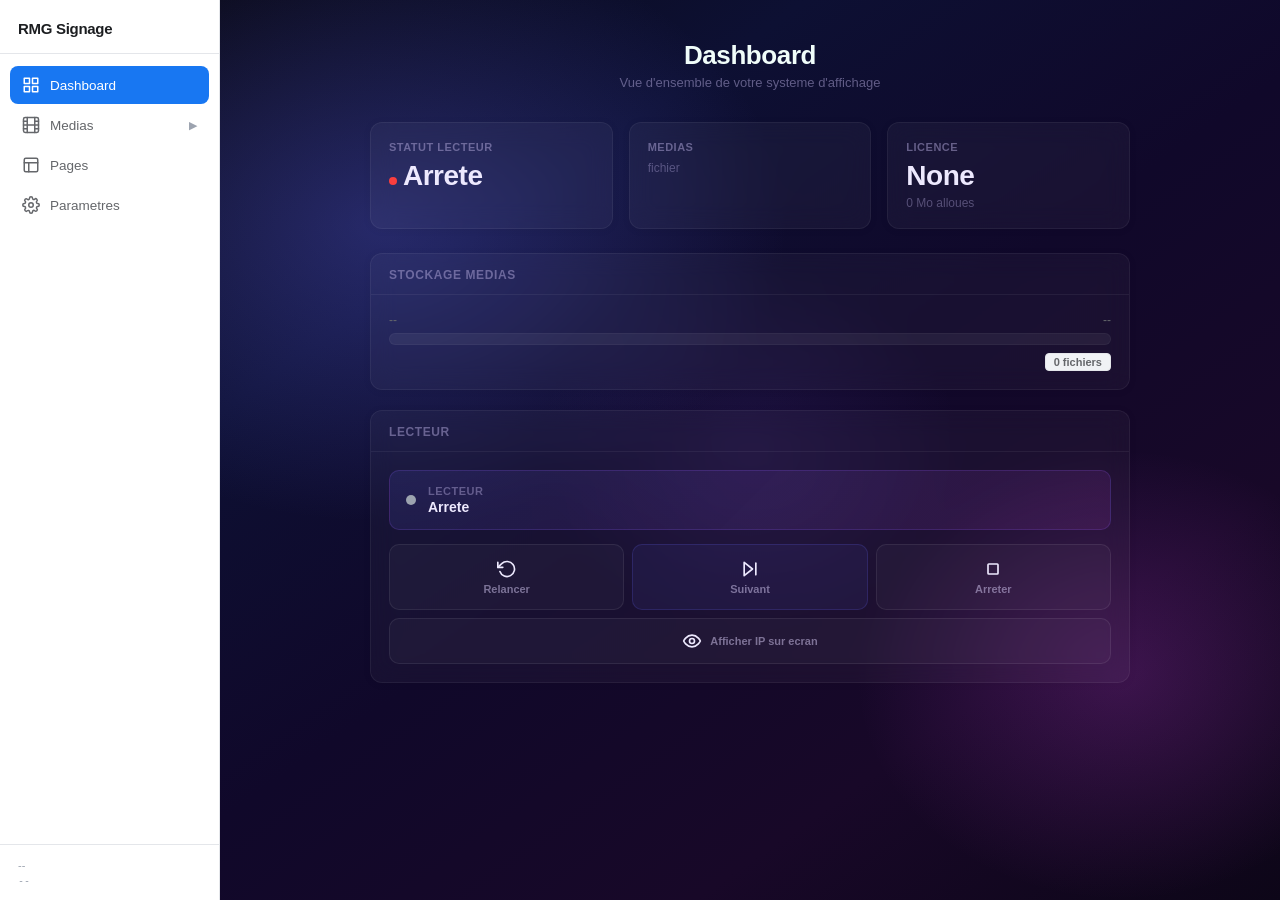
==== templates/index.html @ fecd6c77 "feat: magnet in edition panel + weather update" ====
<!DOCTYPE html>
<html lang="fr">
<head>
  <meta charset="utf-8">
  <meta name="viewport" content="width=device-width, initial-scale=1">
  <title>RMG Signage</title>
  <link rel="stylesheet" href="/static/css/style.css">
</head>
<body>

  <!-- Mobile hamburger -->
  <button class="hamburger" id="hamburger" onclick="toggleNav()">&#9776;</button>
  <div class="nav-overlay" id="navOverlay" onclick="toggleNav()"></div>

  <!-- ── Sidebar Navigation ───────────────────────────── -->
  <nav class="sidebar-nav" id="sidebarNav">
    <div class="nav-brand">
      <img id="siteLogo" src="/static/logo.png" alt=""
           onerror="this.style.display='none'">
      <div>
        <div class="nav-brand-text">RMG Signage</div>
      </div>
    </div>
    <div class="nav-links">
      <button class="nav-link active" data-page="dashboard" onclick="goTo('dashboard')">
        <svg viewBox="0 0 24 24" fill="none" stroke="currentColor" stroke-width="2" stroke-linecap="round" stroke-linejoin="round"><rect x="3" y="3" width="7" height="7"/><rect x="14" y="3" width="7" height="7"/><rect x="3" y="14" width="7" height="7"/><rect x="14" y="14" width="7" height="7"/></svg>
        Dashboard
      </button>
      <div class="nav-group" id="navGroupMedias">
        <button class="nav-link" onclick="toggleMediasNav()">
          <svg viewBox="0 0 24 24" fill="none" stroke="currentColor" stroke-width="2" stroke-linecap="round" stroke-linejoin="round"><rect x="2" y="2" width="20" height="20" rx="2.18" ry="2.18"/><line x1="7" y1="2" x2="7" y2="22"/><line x1="17" y1="2" x2="17" y2="22"/><line x1="2" y1="12" x2="22" y2="12"/><line x1="2" y1="7" x2="7" y2="7"/><line x1="2" y1="17" x2="7" y2="17"/><line x1="17" y1="7" x2="22" y2="7"/><line x1="17" y1="17" x2="22" y2="17"/></svg>
          Medias
          <span class="nav-chevron">&#9654;</span>
        </button>
        <div class="nav-sub">
          <button class="nav-link" data-page="medias" onclick="goTo('medias')">Fichiers</button>
          <button class="nav-link" data-page="playlists" onclick="goTo('playlists')">Playlists</button>
        </div>
      </div>
      <button class="nav-link" data-page="pages" onclick="goTo('pages')">
        <svg viewBox="0 0 24 24" fill="none" stroke="currentColor" stroke-width="2" stroke-linecap="round" stroke-linejoin="round"><rect x="3" y="3" width="18" height="18" rx="2"/><path d="M3 9h18M9 21V9"/></svg>
        Pages
      </button>
      <button class="nav-link" data-page="settings" onclick="goTo('settings')">
        <svg viewBox="0 0 24 24" fill="none" stroke="currentColor" stroke-width="2" stroke-linecap="round" stroke-linejoin="round"><circle cx="12" cy="12" r="3"/><path d="M19.4 15a1.65 1.65 0 0 0 .33 1.82l.06.06a2 2 0 0 1-2.83 2.83l-.06-.06a1.65 1.65 0 0 0-1.82-.33 1.65 1.65 0 0 0-1 1.51V21a2 2 0 0 1-4 0v-.09A1.65 1.65 0 0 0 9 19.4a1.65 1.65 0 0 0-1.82.33l-.06.06a2 2 0 0 1-2.83-2.83l.06-.06A1.65 1.65 0 0 0 4.68 15a1.65 1.65 0 0 0-1.51-1H3a2 2 0 0 1 0-4h.09A1.65 1.65 0 0 0 4.6 9a1.65 1.65 0 0 0-.33-1.82l-.06-.06a2 2 0 0 1 2.83-2.83l.06.06A1.65 1.65 0 0 0 9 4.68a1.65 1.65 0 0 0 1-1.51V3a2 2 0 0 1 4 0v.09a1.65 1.65 0 0 0 1 1.51 1.65 1.65 0 0 0 1.82-.33l.06-.06a2 2 0 0 1 2.83 2.83l-.06.06A1.65 1.65 0 0 0 19.4 9a1.65 1.65 0 0 0 1.51 1H21a2 2 0 0 1 0 4h-.09a1.65 1.65 0 0 0-1.51 1z"/></svg>
        Parametres
      </button>
    </div>
    <div class="nav-footer">
      <div id="navVersion" style="margin-bottom:4px">--</div>
      <div class="nav-serial" id="navSerialFull">--</div>
    </div>
  </nav>

  <!-- ── Main Content ─────────────────────────────────── -->
  <div class="main-content">

    <!-- ═══════════ DASHBOARD ═══════════ -->
    <section class="page-section active" id="page-dashboard">
      <div class="page-head">
        <h1>Dashboard</h1>
        <p>Vue d'ensemble de votre systeme d'affichage</p>
      </div>

      <div class="dash-alert dash-alert-update" id="dashUpdateAlert" onclick="goTo('settings')">
        <div class="dash-alert-icon">&#8593;</div>
        <div class="dash-alert-text">
          <strong>Mise a jour disponible</strong>
          <span>Une nouvelle version est disponible. Rendez-vous dans Parametres pour l'installer.</span>
        </div>
        <button class="dash-alert-action" onclick="event.stopPropagation();goTo('settings')">Mettre a jour</button>
      </div>

      <div class="dash-grid">
        <div class="stat-card">
          <div class="stat-label">Statut lecteur</div>
          <div class="stat-value" id="dashMpvStatus">--</div>
          <div class="stat-sub" id="dashMpvSub"></div>
        </div>
        <div class="stat-card">
          <div class="stat-label">Medias</div>
          <div class="stat-value" id="dashMediaCount">0</div>
          <div class="stat-sub" id="dashMediaSub">fichiers</div>
        </div>
        <div class="stat-card">
          <div class="stat-label">Licence</div>
          <div class="stat-value" id="dashLicense">--</div>
          <div class="stat-sub" id="dashLicenseSub"></div>
        </div>
      </div>

      <div class="card">
        <div class="card-head"><h2>Stockage medias</h2></div>
        <div class="card-body">
          <div class="storage-label">
            <span id="storageUsed">--</span>
            <span id="storageTotal">--</span>
          </div>
          <div class="storage-bar">
            <div class="storage-fill" id="storageFill" style="width:0%"></div>
          </div>
          <div class="storage-meta">
            <span id="storagePct"></span>
            <span class="storage-files-badge" id="storageFiles">-- fichiers</span>
          </div>
        </div>
      </div>

      <div class="card">
        <div class="card-head"><h2>Lecteur</h2></div>
        <div class="card-body">
          <div class="player-panel">
            <div class="player-now" id="playerNow">
              <div class="player-now-dot" id="playerDot"></div>
              <div class="player-now-info">
                <div class="player-now-label" id="playerLabel">Lecteur</div>
                <div class="player-now-title" id="playerTitle">--</div>
              </div>
            </div>
            <div class="player-controls">
              <button class="player-btn" onclick="control('restart')" title="Redemarrer">
                <svg viewBox="0 0 24 24"><polyline points="1 4 1 10 7 10"/><path d="M3.51 15a9 9 0 1 0 2.13-9.36L1 10"/></svg>
                <span>Relancer</span>
              </button>
              <button class="player-btn accent" onclick="control('next')" title="Suivant">
                <svg viewBox="0 0 24 24"><polygon points="5 4 15 12 5 20"/><line x1="19" y1="5" x2="19" y2="19"/></svg>
                <span>Suivant</span>
              </button>
              <button class="player-btn danger" onclick="control('stop')" title="Arreter">
                <svg viewBox="0 0 24 24"><rect x="6" y="6" width="12" height="12" rx="1"/></svg>
                <span>Arreter</span>
              </button>
              <button class="player-btn player-btn-wide" onclick="control('show-ip')" title="Afficher IP">
                <svg viewBox="0 0 24 24"><path d="M2 12s3-7 10-7 10 7 10 7-3 7-10 7-10-7-10-7z"/><circle cx="12" cy="12" r="3"/></svg>
                <span>Afficher IP sur ecran</span>
              </button>
              <button class="player-btn player-btn-wide" id="playAllBtn" style="display:none;background:#059669;border-color:#059669;color:#fff" onclick="playAll()">
                <svg viewBox="0 0 24 24" style="stroke:#fff"><polygon points="5 3 19 12 5 21"/></svg>
                <span style="color:#fff;font-size:13px">Lire tous les medias</span>
              </button>
            </div>
          </div>
        </div>
      </div>
    </section>

    <!-- ═══════════ MEDIAS (Fichiers) ═══════════ -->
    <section class="page-section" id="page-medias">
      <div class="page-head">
        <h1>Fichiers</h1>
        <p><span id="galleryCount">0 fichier</span></p>
      </div>

      <div class="card">
        <div class="card-head"><h2>Ajouter des medias</h2></div>
        <div class="card-body">
          <div class="upload-zone" id="uploadZone"
               onclick="document.getElementById('fileInput').click()">
            <p style="font-size:28px;margin-bottom:8px">&#9729;</p>
            <p>Glissez vos photos &amp; videos ici<br>ou cliquez pour choisir</p>
            <span class="btn btn-blue btn-sm" style="margin-top:10px">Parcourir...</span>
          </div>
          <div class="upload-progress" id="uploadProgress">
            <div class="upload-progress-bar"></div>
          </div>
          <input type="file" id="fileInput" multiple accept="image/*,video/*">
        </div>
      </div>

      <div class="card">
        <div class="card-head">
          <h2>Fichiers</h2>
          <span style="font-size:12px;color:var(--text-2)" id="headerCount">0</span>
        </div>
        <div class="card-body">
          <div class="note note-warn" id="shuffleNote" style="display:none">
            Mode aleatoire active -- desactivez-le dans les parametres pour personnaliser l'ordre.
          </div>
          <div class="note note-info" id="orderNote" style="display:none">
            Glissez-deposez les vignettes pour definir l'ordre de lecture.
          </div>
          <div class="gallery" id="gallery"></div>
        </div>
      </div>
    </section>

    <!-- ═══════════ PLAYLISTS ═══════════ -->
    <section class="page-section" id="page-playlists">
      <div class="page-head">
        <h1>Playlists</h1>
        <p>Organisez vos medias en playlists</p>
      </div>

      <div id="plActiveBanner" style="display:none;margin-bottom:16px;padding:12px 16px;border-radius:10px;background:rgba(34,197,94,.08);border:1px solid rgba(34,197,94,.2);font-size:13px;align-items:center;gap:10px">
        <span class="status-dot on" style="margin:0"></span>
        <span>Playlist active : <strong id="plActiveName"></strong></span>
        <button class="btn btn-ghost btn-sm" style="margin-left:auto" onclick="deactivatePlaylist()">Lire tout</button>
      </div>

      <div class="card">
        <div class="card-head">
          <h2>Mes playlists</h2>
          <button class="btn btn-blue btn-sm" onclick="openPlModal()">+ Nouvelle playlist</button>
        </div>
        <div class="card-body">
          <div class="pl-list" id="plList">
            <div class="pl-empty">Aucune playlist. Cliquez sur "+ Nouvelle playlist" pour commencer.</div>
          </div>
        </div>
      </div>
    </section>

    <!-- ═══════════ Playlist Modal ═══════════ -->
    <div class="modal-overlay" id="plModal">
      <div class="modal">
        <div class="modal-head">
          <h3 id="plModalTitle">Nouvelle playlist</h3>
          <button class="modal-close" onclick="closePlModal()">&#10005;</button>
        </div>
        <div class="modal-body">
          <div style="margin-bottom:16px">
            <label style="font-size:12px;font-weight:600;color:var(--text-2);display:block;margin-bottom:6px">Nom de la playlist</label>
            <input type="text" id="plModalName" style="width:100%;padding:10px 12px;border:1.5px solid var(--border);border-radius:8px;font-size:14px;background:var(--surface);color:var(--text)" placeholder="Ex: Promo ete 2026">
          </div>
          <div>
            <label style="font-size:12px;font-weight:600;color:var(--text-2);display:block;margin-bottom:8px">Selectionner les medias</label>
            <div class="media-picker" id="plModalPicker"></div>
          </div>
        </div>
        <div class="modal-footer">
          <button class="btn btn-ghost" onclick="closePlModal()">Annuler</button>
          <button class="btn btn-blue" id="plModalSave" onclick="savePlModal()">Creer</button>
        </div>
      </div>
    </div>

    <!-- ═══════════ PAGES DE SIGNAGE ═══════════ -->
    <section class="page-section" id="page-pages">
      <div class="page-head">
        <h1>Pages</h1>
        <p>Créez des mises en page avec widgets (horloge, météo, texte, médias&hellip;)</p>
      </div>
      <div id="pageActiveBanner" style="display:none;margin-bottom:16px;padding:12px 16px;border-radius:10px;background:rgba(34,197,94,.08);border:1px solid rgba(34,197,94,.2);font-size:13px;align-items:center;gap:10px">
        <span class="status-dot on" style="margin:0"></span>
        <span>Page active (lecture seule) : <strong id="pageActiveName"></strong></span>
        <button class="btn btn-ghost btn-sm" style="margin-left:auto" onclick="deactivatePage()">Reprendre la playlist</button>
      </div>
      <div class="card">
        <div class="card-head">
          <h2>Mes pages</h2>
          <button class="btn btn-blue btn-sm" onclick="openPageBuilder()">+ Nouvelle page</button>
        </div>
        <div class="card-body">
          <div id="pagesList">
            <div class="pl-empty">Aucune page. Cliquez sur "+ Nouvelle page" pour commencer.</div>
          </div>
        </div>
      </div>
    </section>

    <!-- ═══════════ PAGE BUILDER OVERLAY ═══════════ -->
    <div id="pageBuilder" style="display:none;position:fixed;inset:0;z-index:500;background:var(--bg);overflow:auto;">
      <div style="max-width:1400px;margin:0 auto;padding:20px;">

        <!-- Builder header -->
        <div style="display:flex;align-items:center;gap:12px;margin-bottom:20px;flex-wrap:wrap;">
          <button class="btn btn-ghost" onclick="closePageBuilder()">← Retour</button>
          <input id="pbName" type="text" placeholder="Nom de la page" style="flex:1;min-width:200px;padding:10px 14px;border:1.5px solid var(--border);border-radius:8px;font-size:15px;background:var(--surface);color:var(--text);">
          <label style="display:flex;align-items:center;gap:6px;font-size:13px;color:var(--text-2);">Durée&nbsp;<input id="pbDuration" type="number" min="1" max="3600" value="15" style="width:70px;padding:8px;border:1.5px solid var(--border);border-radius:6px;background:var(--surface);color:var(--text);">s</label>
          <label style="display:flex;align-items:center;gap:6px;font-size:13px;color:var(--text-2);">Fond&nbsp;<input id="pbBgColor" type="color" value="#1a1a2e" style="width:44px;height:36px;border:none;border-radius:6px;padding:2px;cursor:pointer;"></label>
          <label style="display:flex;align-items:center;gap:6px;font-size:13px;color:var(--text-2);">Rotation&nbsp;<select id="pbRotation" style="padding:8px;border:1.5px solid var(--border);border-radius:6px;background:var(--surface);color:var(--text);"><option value="0">0°</option><option value="90">90°</option><option value="180">180°</option><option value="270">270°</option></select></label>
          <button class="btn btn-ghost btn-sm" onclick="previewPage()">Prévisualiser</button>
          <button class="btn btn-blue" onclick="savePageBuilder()">Enregistrer</button>
        </div>

        <div style="display:grid;grid-template-columns:1fr 340px;gap:16px;">

          <!-- Canvas -->
          <div>
            <div style="font-size:12px;color:var(--text-3);margin-bottom:6px;">Canvas — glissez pour déplacer · poignées blanches pour redimensionner · magnétisme 2.5%</div>
            <div id="pbCanvas" style="position:relative;width:100%;aspect-ratio:16/9;border-radius:10px;overflow:hidden;cursor:crosshair;user-select:none;"></div>
          </div>

          <!-- Right panel -->
          <div style="display:flex;flex-direction:column;gap:12px;">

            <!-- Widget palette -->
            <div class="card" style="margin:0">
              <div class="card-head"><h2 style="font-size:14px">Ajouter un widget</h2></div>
              <div class="card-body" style="display:grid;grid-template-columns:1fr 1fr;gap:6px;">
                <button class="btn btn-ghost btn-sm" onclick="addWidget('clock')">&#128336; Horloge</button>
                <button class="btn btn-ghost btn-sm" onclick="addWidget('text')">&#128172; Texte</button>
                <button class="btn btn-ghost btn-sm" onclick="addWidget('weather')">&#127782; Météo</button>
                <button class="btn btn-ghost btn-sm" onclick="addWidget('media')">&#128444; Média</button>
                <button class="btn btn-ghost btn-sm" onclick="addWidget('ticker')">&#128240; Fil d'actu</button>
                <button class="btn btn-ghost btn-sm" onclick="addWidget('background')">&#127912; Fond</button>
              </div>
            </div>

            <!-- Widget props -->
            <div class="card" style="margin:0;flex:1" id="pbPropsCard">
              <div class="card-head"><h2 style="font-size:14px" id="pbPropsTitle">Propriétés</h2></div>
              <div class="card-body" id="pbProps" style="font-size:13px;color:var(--text-2);">
                Sélectionnez un widget sur le canvas.
              </div>
            </div>
          </div>
        </div>
      </div>
    </div>

    <!-- ═══════════ SETTINGS ═══════════ -->
    <section class="page-section" id="page-settings">
      <div class="page-head">
        <h1>Parametres</h1>
        <p>Configuration de l'affichage et du systeme</p>
      </div>

      <div class="card">
        <div class="card-head"><h2>Affichage</h2></div>
        <div class="card-body">
          <div class="setting-row">
            <div><div class="setting-label">Duree par defaut</div><div class="setting-hint">Secondes par image</div></div>
            <input type="number" class="num-input" id="duration" min="1" max="300" onchange="updateConfig()">
          </div>
          <div class="setting-row">
            <div><div class="setting-label">Mode aleatoire</div><div class="setting-hint">Melanger l'ordre de lecture</div></div>
            <label class="tog"><input type="checkbox" id="shuffle" onchange="updateConfig()"><span class="tog-track"></span></label>
          </div>
          <div class="setting-row">
            <div><div class="setting-label">Boucle infinie</div><div class="setting-hint">Recommencer automatiquement</div></div>
            <label class="tog"><input type="checkbox" id="loop" onchange="updateConfig()"><span class="tog-track"></span></label>
          </div>
          <div class="setting-row">
            <div><div class="setting-label">Mode sombre</div><div class="setting-hint">Theme de l'interface</div></div>
            <label class="tog"><input type="checkbox" id="darkMode" onchange="updateConfig()"><span class="tog-track"></span></label>
          </div>
          <div class="setting-row">
            <div><div class="setting-label">Rotation affichage</div><div class="setting-hint">Rotation de l'ecran</div></div>
            <select class="rot-select" id="rotation" onchange="updateConfig()">
              <option value="0">0 (normal)</option>
              <option value="90">90</option>
              <option value="180">180 (inverse)</option>
              <option value="270">270</option>
            </select>
          </div>
        </div>
      </div>

      <div class="card">
        <div class="card-head"><h2>Logo</h2></div>
        <div class="card-body">
          <div style="display:flex;align-items:center;gap:12px">
            <img id="logoPreview" src="/static/logo.png" alt=""
                 style="width:48px;height:48px;border-radius:10px;object-fit:cover;border:1px solid var(--border)"
                 onerror="this.style.display='none'">
            <input type="file" id="logoInput" accept="image/*" style="display:none"
                   onchange="uploadLogo(this.files)">
            <button class="btn btn-ghost btn-sm" onclick="var i=document.getElementById('logoInput');i.value='';i.click()">Changer</button>
            <button class="btn btn-ghost btn-sm" onclick="removeLogo()">Supprimer</button>
          </div>
          <div class="setting-hint" style="margin-top:8px">512x512px recommande</div>
        </div>
      </div>

      <div class="card">
        <div class="card-head"><h2>Licence</h2></div>
        <div class="card-body">
          <div style="display:flex;align-items:center;gap:10px;margin-bottom:8px;flex-wrap:wrap">
            <span>Niveau :</span>
            <span class="license-badge" id="licenseBadge">--</span>
            <span style="font-size:12px;color:var(--text-2)" id="licenseQuota"></span>
            <span style="font-size:12px;color:var(--text-3)" id="licenseMaxFiles"></span>
          </div>
          <div style="font-size:12px;color:var(--text-3)" id="licenseKeyPreview"></div>
          <div class="license-input-row">
            <input type="text" class="license-input" id="licenseKeyInput"
                   placeholder="RMGS-XXXXX-XXXXX-XXXXX" maxlength="24"
                   onkeydown="if(event.key==='Enter')activateLicense()">
            <button class="btn btn-blue" onclick="activateLicense()">Activer</button>
          </div>
          <div class="setting-hint" style="margin-top:6px">Entrez votre cle de licence pour debloquer plus d'espace de stockage</div>
        </div>
      </div>

      <div class="card">
        <div class="card-head"><h2>Mise a jour</h2></div>
        <div class="card-body">
          <div style="display:flex;align-items:center;gap:10px;margin-bottom:14px">
            <span id="gitInfo"><span style="color:var(--text-2);font-size:12px">Chargement...</span></span>
          </div>
          <button class="btn btn-blue" id="updateBtn" onclick="runUpdate()">Mettre a jour</button>
        </div>
      </div>
    </section>

  </div>

  <div class="toast" id="toast"></div>

  <script src="/static/js/app.js"></script>
</body>
</html>
---- static/css/style.css ----
/* ═══════════════════════════════════════════════════
   RMG Signage — Main Stylesheet
   ═══════════════════════════════════════════════════ */

*, *::before, *::after { margin: 0; padding: 0; box-sizing: border-box; }

:root {
  --bg:      #f0f2f5;
  --surface: #ffffff;
  --border:  #e4e6ea;
  --text:    #1c1e21;
  --text-2:  #65676b;
  --text-3:  #9ca3af;
  --blue:    #1877f2;
  --blue-h:  #166fe5;
  --green:   #22c55e;
  --red:     #fa3e3e;
  --orange:  #f97316;
  --purple:  #7c5cbf;
  --radius:  12px;
  --shadow:  0 1px 8px rgba(0,0,0,.06);
  --nav-w:   220px;
}

.dark {
  --bg:      #0b0f14;
  --surface: #111827;
  --border:  #1f2937;
  --text:    #f3f4f6;
  --text-2:  #9ca3af;
  --text-3:  #6b7280;
  --blue:    #3b82f6;
  --blue-h:  #2563eb;
  --green:   #34d399;
  --red:     #fb7185;
  --orange:  #fb923c;
  --purple:  #a78bfa;
  --shadow:  0 1px 8px rgba(0,0,0,.3);
}

body {
  font-family: -apple-system, BlinkMacSystemFont, 'Segoe UI', Inter, Roboto, sans-serif;
  background: var(--bg);
  color: var(--text);
  min-height: 100vh;
  display: flex;
}

/* ── Sidebar nav ─────────────────────────────────── */
.sidebar-nav {
  width: var(--nav-w);
  background: var(--surface);
  border-right: 1px solid var(--border);
  min-height: 100vh;
  position: fixed;
  top: 0; left: 0;
  display: flex;
  flex-direction: column;
  z-index: 200;
  transition: transform .3s;
}
.nav-brand {
  padding: 20px 18px 16px;
  border-bottom: 1px solid var(--border);
  display: flex;
  align-items: center;
  gap: 10px;
}
.nav-brand img {
  width: 32px; height: 32px;
  border-radius: 8px; object-fit: cover;
}
.nav-brand-text {
  font-size: 15px; font-weight: 700;
  letter-spacing: -.3px;
}
.nav-brand-sub {
  font-size: 10px; color: var(--text-3);
  margin-top: 1px;
}
.nav-links {
  flex: 1;
  padding: 12px 10px;
  display: flex;
  flex-direction: column;
  gap: 2px;
}
.nav-link {
  display: flex;
  align-items: center;
  gap: 10px;
  padding: 10px 12px;
  border-radius: 8px;
  font-size: 13.5px;
  font-weight: 500;
  color: var(--text-2);
  cursor: pointer;
  border: none;
  background: none;
  width: 100%;
  text-align: left;
  transition: background .15s, color .15s;
}
.nav-link:hover { background: var(--bg); color: var(--text); }
.nav-link.active { background: var(--blue); color: #fff; }
.nav-link.active:hover { background: var(--blue-h); }
.nav-link svg { width: 18px; height: 18px; flex-shrink: 0; }
.nav-footer {
  padding: 14px 18px;
  border-top: 1px solid var(--border);
  font-size: 11px;
  color: var(--text-3);
}
.nav-serial { font-family: monospace; font-size: 10px; word-break: break-all; }

/* ── Sidebar dropdown ─────────────────────────────── */
.nav-group {}
.nav-sub {
  display: none;
  flex-direction: column;
  padding-left: 28px;
  gap: 1px;
}
.nav-group.open .nav-sub { display: flex; }
.nav-chevron {
  margin-left: auto;
  font-size: 11px;
  transition: transform .2s;
  color: var(--text-3);
}
.nav-group.open .nav-chevron { transform: rotate(90deg); }
.nav-sub .nav-link {
  padding: 7px 12px;
  font-size: 12.5px;
}

/* ── Mobile hamburger ─────────────────────────────── */
.hamburger {
  display: none;
  position: fixed;
  top: 12px; left: 12px;
  z-index: 300;
  width: 40px; height: 40px;
  border-radius: 10px;
  background: var(--surface);
  border: 1px solid var(--border);
  cursor: pointer;
  align-items: center;
  justify-content: center;
  font-size: 20px;
  box-shadow: var(--shadow);
}
.nav-overlay {
  display: none;
  position: fixed; inset: 0;
  background: rgba(0,0,0,.4);
  z-index: 199;
}
@media (max-width: 800px) {
  .sidebar-nav { transform: translateX(-100%); }
  .sidebar-nav.open { transform: translateX(0); }
  .hamburger { display: flex; }
  .nav-overlay.open { display: block; }
  .main-content { margin-left: 0 !important; }
}

/* ── Main content (wrapper, pages are fixed-positioned inside) ── */
.main-content {
  margin-left: var(--nav-w);
  flex: 1;
}

/* ── Page header ──────────────────────────────────── */
.page-head { margin-bottom: 24px; }
.page-head h1 { font-size: 22px; font-weight: 700; letter-spacing: -.3px; }
.page-head p { font-size: 13px; color: var(--text-2); margin-top: 4px; }

/* ── Cards ───────────────────────────────────────── */
.card {
  background: var(--surface);
  border-radius: var(--radius);
  border: 1px solid var(--border);
  box-shadow: var(--shadow);
  margin-bottom: 20px;
}
.card-head {
  padding: 14px 18px 12px;
  border-bottom: 1px solid var(--border);
  display: flex; align-items: center;
  justify-content: space-between; gap: 8px;
}
.card-head h2 {
  font-size: 12px; font-weight: 700;
  text-transform: uppercase; letter-spacing: .6px;
  color: var(--text-2);
}
.card-body { padding: 18px; }

/* ── Dashboard grid ──────────────────────────────── */
.dash-grid {
  display: grid;
  grid-template-columns: repeat(auto-fit, minmax(220px, 1fr));
  gap: 16px; margin-bottom: 20px;
}
.stat-card {
  background: var(--surface);
  border: 1px solid var(--border);
  border-radius: var(--radius);
  padding: 18px; box-shadow: var(--shadow);
}
.stat-label {
  font-size: 11px; font-weight: 600;
  text-transform: uppercase; letter-spacing: .5px;
  color: var(--text-3); margin-bottom: 8px;
}
.stat-value { font-size: 28px; font-weight: 700; letter-spacing: -.5px; line-height: 1.1; }
.stat-sub { font-size: 12px; color: var(--text-2); margin-top: 4px; }

/* ── Storage bar ──────────────────────────────────── */
.storage-label { display: flex; justify-content: space-between; font-size: 12px; color: var(--text-2); margin-bottom: 6px; }
.storage-bar { height: 12px; background: var(--bg); border-radius: 6px; overflow: hidden; border: 1px solid var(--border); position: relative; }
.storage-fill {
  height: 100%; border-radius: 6px;
  transition: width .6s cubic-bezier(.4,0,.2,1);
  background: linear-gradient(90deg, #3b82f6 0%, #8b5cf6 50%, #d946ef 100%);
  position: relative;
}
.storage-fill::after { content: ''; position: absolute; inset: 0; background: linear-gradient(180deg, rgba(255,255,255,.25) 0%, transparent 60%); border-radius: 6px; }
.storage-fill.warn { background: linear-gradient(90deg, #f97316 0%, #ef4444 100%); }
.storage-fill.crit { background: linear-gradient(90deg, #ef4444 0%, #dc2626 100%); }
.storage-meta { display: flex; justify-content: space-between; align-items: center; margin-top: 8px; font-size: 11px; color: var(--text-3); }
.storage-files-badge { display: inline-flex; align-items: center; gap: 4px; padding: 2px 8px; border-radius: 4px; background: var(--bg); border: 1px solid var(--border); font-size: 11px; font-weight: 600; color: var(--text-2); }

/* ── Playback panel ───────────────────────────────── */
.player-panel { display: flex; flex-direction: column; gap: 14px; }
.player-now { display: flex; align-items: center; gap: 12px; padding: 14px 16px; border-radius: 10px; background: linear-gradient(135deg, rgba(59,130,246,.08) 0%, rgba(139,92,246,.08) 100%); border: 1px solid rgba(59,130,246,.15); }
.dark .player-now { background: linear-gradient(135deg, rgba(59,130,246,.12) 0%, rgba(139,92,246,.12) 100%); border-color: rgba(59,130,246,.2); }
.player-now-dot { width: 10px; height: 10px; border-radius: 50%; flex-shrink: 0; }
.player-now-dot.on  { background: var(--green); animation: pulse 2s infinite; box-shadow: 0 0 8px rgba(34,197,94,.4); }
.player-now-dot.off { background: var(--text-3); }
.player-now-info { flex: 1; min-width: 0; }
.player-now-label { font-size: 11px; color: var(--text-3); text-transform: uppercase; letter-spacing: .5px; font-weight: 600; }
.player-now-title { font-size: 14px; font-weight: 600; margin-top: 2px; overflow: hidden; text-overflow: ellipsis; white-space: nowrap; }
.player-controls { display: grid; grid-template-columns: repeat(3, 1fr); gap: 8px; }
.player-btn { display: flex; flex-direction: column; align-items: center; justify-content: center; gap: 4px; padding: 14px 8px; border: 1px solid var(--border); border-radius: 10px; background: var(--surface); cursor: pointer; transition: all .15s; color: var(--text); }
.player-btn:hover { border-color: var(--blue); background: rgba(59,130,246,.04); transform: translateY(-1px); box-shadow: 0 4px 12px rgba(0,0,0,.06); }
.player-btn:active { transform: scale(.97); }
.player-btn svg { width: 20px; height: 20px; stroke: currentColor; fill: none; stroke-width: 2; stroke-linecap: round; stroke-linejoin: round; }
.player-btn span { font-size: 11px; font-weight: 600; color: var(--text-2); }
.player-btn.accent { border-color: var(--blue); background: rgba(59,130,246,.06); }
.player-btn.accent:hover { background: rgba(59,130,246,.12); }
.player-btn.danger:hover { border-color: var(--red); background: rgba(250,62,62,.04); }
.player-btn-wide { grid-column: span 3; flex-direction: row; gap: 8px; padding: 12px; }

/* ── Status dot ──────────────────────────────────── */
.status-dot { display: inline-block; width: 8px; height: 8px; border-radius: 50%; margin-right: 6px; }
.status-dot.on  { background: var(--green); animation: pulse 2s infinite; }
.status-dot.off { background: var(--red); }
@keyframes pulse { 0%,100% { opacity:1 } 50% { opacity:.4 } }

/* ── Buttons ──────────────────────────────────────── */
.btn { display: inline-flex; align-items: center; justify-content: center; gap: 6px; padding: 9px 16px; border: none; border-radius: 8px; font-size: 13px; font-weight: 600; cursor: pointer; transition: all .2s; }
.btn:hover  { filter: brightness(1.15); transform: translateY(-1px); box-shadow: 0 4px 15px rgba(0,0,0,.3); }
.btn:active { transform: scale(.97); box-shadow: none; }
.btn-blue   { background: var(--blue);  color: #fff; }
.btn-green  { background: var(--green); color: #fff; }
.btn-red    { background: var(--red);   color: #fff; }
.btn-ghost  { background: var(--bg); color: var(--text); border: 1px solid var(--border); }
.btn-purple { background: var(--purple); color: #fff; }
.btn-sm     { padding: 6px 12px; font-size: 12px; }
.btn-grid   { display: grid; grid-template-columns: 1fr 1fr; gap: 8px; }
.btn-full   { grid-column: span 2; }

/* ── Upload zone ──────────────────────────────────── */
.upload-zone { border: 2px dashed var(--border); border-radius: 10px; padding: 32px 16px; text-align: center; cursor: pointer; transition: border-color .2s, background .2s; margin-bottom: 18px; }
.upload-zone:hover, .upload-zone.drag-on { border-color: var(--blue); background: rgba(24,119,242,.04); }
.upload-zone p { font-size: 13px; color: var(--text-2); line-height: 1.6; }
.upload-progress { height: 4px; background: var(--border); border-radius: 4px; overflow: hidden; display: none; margin-bottom: 12px; }
.upload-progress-bar { height: 100%; background: var(--blue); animation: progress-ind 1.2s infinite; }
@keyframes progress-ind { 0% { transform: translateX(-100%); width: 50%; } 100% { transform: translateX(300%); width: 50%; } }
#fileInput { display: none; }

/* ── Gallery ──────────────────────────────────────── */
.gallery { display: grid; grid-template-columns: repeat(auto-fill, minmax(155px, 1fr)); gap: 10px; }
.gallery-item { position: relative; border-radius: 10px; background: var(--bg); border: 2px solid transparent; transition: box-shadow .2s, border-color .2s, transform .15s; display: flex; flex-direction: column; }
.gallery-item:hover      { box-shadow: 0 6px 20px rgba(0,0,0,.12); }
.gallery-item.selected   { border-color: var(--blue); }
.gallery-item.draggable  { cursor: grab; }
.gallery-item.dragging   { opacity: .35; transform: scale(.95); cursor: grabbing; }
.gallery-item.drag-over  { border-color: var(--blue); transform: scale(1.04); }
.img-wrap { position: relative; flex: 1; overflow: hidden; border-radius: 8px 8px 0 0; min-height: 0; aspect-ratio: 1; }
.gallery-item img { position: absolute; inset: 0; width: 100%; height: 100%; object-fit: cover; display: block; }
.item-overlay { position: absolute; inset: 0; background: transparent; transition: background .2s; display: flex; flex-direction: column; justify-content: space-between; }
.img-wrap:hover .item-overlay { background: rgba(0,0,0,.28); }
.item-actions { display: flex; justify-content: space-between; align-items: flex-start; padding: 7px; opacity: 0; transition: opacity .2s; }
.gallery-item:hover .item-actions { opacity: 1; }
.ia-btn { width: 30px; height: 30px; border: none; border-radius: 50%; display: flex; align-items: center; justify-content: center; cursor: pointer; font-size: 13px; backdrop-filter: blur(6px); transition: transform .15s; }
.ia-btn:hover { transform: scale(1.12); }
.ia-play { background: rgba(255,255,255,.92); color: var(--blue); }
.ia-del  { background: rgba(250,62,62,.88);   color: #fff; }
.drag-pip { position: absolute; top: 7px; left: 50%; transform: translateX(-50%); background: rgba(0,0,0,.45); color: #fff; border-radius: 4px; padding: 1px 6px; font-size: 12px; letter-spacing: 3px; pointer-events: none; opacity: 0; transition: opacity .2s; }
.img-wrap:hover .drag-pip { opacity: 1; }
.item-foot { padding: 0 8px; height: 28px; background: rgba(8,8,10,.92); border-top: 1px solid rgba(255,255,255,.07); border-radius: 0 0 8px 8px; display: flex; align-items: center; gap: 5px; flex-shrink: 0; }
.item-name { font-size: 10px; color: rgba(255,255,255,.80); overflow: hidden; text-overflow: ellipsis; white-space: nowrap; flex: 1; min-width: 0; }
.type-badge { font-size: 9px; font-weight: 700; padding: 1px 5px; border-radius: 3px; letter-spacing: .4px; white-space: nowrap; flex-shrink: 0; }
.badge-video { background: var(--purple); color: #fff; }
.badge-gif   { background: var(--orange); color: #fff; }
.badge-img   { background: #0ea5e9;       color: #fff; }
.dur-pill { display: flex; align-items: center; gap: 2px; flex-shrink: 0; }
.dur-pill input { width: 28px; background: rgba(255,255,255,.12); border: none; border-radius: 4px; color: rgba(255,255,255,.90); font-size: 11px; font-weight: 700; text-align: center; padding: 2px; }
.dur-pill input:focus { outline: none; background: rgba(255,255,255,.20); }
.dur-pill input::placeholder { color: rgba(255,255,255,.45); }
.dur-pill span { font-size: 10px; color: rgba(255,255,255,.55); }

/* ── Settings rows ────────────────────────────────── */
.setting-row { display: flex; align-items: center; justify-content: space-between; padding: 13px 0; border-bottom: 1px solid var(--border); gap: 12px; }
.setting-row:last-child { border-bottom: none; padding-bottom: 0; }
.setting-row:first-child { padding-top: 0; }
.setting-label { font-size: 14px; font-weight: 500; }
.setting-hint  { font-size: 11px; color: var(--text-2); margin-top: 2px; }
.num-input { width: 68px; padding: 7px 10px; border: 1.5px solid var(--border); border-radius: 8px; font-size: 14px; font-weight: 600; text-align: center; background: var(--surface); color: var(--text); }
.num-input:focus { outline: none; border-color: var(--blue); }
.rot-select { padding: 7px 10px; border: 1.5px solid var(--border); border-radius: 8px; font-size: 14px; font-weight: 600; background: var(--surface); color: var(--text); cursor: pointer; }
.rot-select:focus { outline: none; border-color: var(--blue); }

/* ── iOS toggle ───────────────────────────────────── */
.tog { position: relative; width: 44px; height: 26px; flex-shrink: 0; }
.tog input { display: none; }
.tog-track { position: absolute; inset: 0; background: #ccc; border-radius: 26px; cursor: pointer; transition: background .25s; }
.tog-track::after { content: ''; position: absolute; width: 22px; height: 22px; background: #fff; border-radius: 50%; top: 2px; left: 2px; box-shadow: 0 1px 4px rgba(0,0,0,.25); transition: transform .25s; }
.tog input:checked + .tog-track { background: var(--green); }
.tog input:checked + .tog-track::after { transform: translateX(18px); }

/* ── License card ─────────────────────────────────── */
.license-input-row { display: flex; gap: 8px; margin-top: 12px; }
.license-input { flex: 1; padding: 9px 12px; border: 1.5px solid var(--border); border-radius: 8px; font-size: 14px; font-weight: 600; font-family: monospace; text-transform: uppercase; letter-spacing: 1px; background: var(--surface); color: var(--text); }
.license-input:focus { outline: none; border-color: var(--blue); }
.license-badge { display: inline-block; padding: 3px 10px; border-radius: 5px; font-size: 11px; font-weight: 700; text-transform: uppercase; letter-spacing: .5px; }
.badge-none      { background: var(--bg);  color: var(--text-3); border: 1px solid var(--border); }
.badge-standard  { background: #dbeafe; color: #1d4ed8; }
.badge-business  { background: #ede9fe; color: #5b21b6; }
.badge-unlimited { background: #1c1e21; color: #fff; }

/* ── Notes ────────────────────────────────────────── */
.note { padding: 9px 12px; border-radius: 8px; font-size: 12.5px; line-height: 1.5; margin-bottom: 14px; }
.note-warn { background: #fff8e6; color: #7a5200; border: 1px solid #f5d67a; }
.note-info { background: #eef4ff; color: #2255c4; border: 1px solid #c0d4f8; }

/* ── Git update ───────────────────────────────────── */
.git-badge { display: inline-block; font-size: 11px; font-weight: 700; padding: 4px 12px; border-radius: 5px; white-space: nowrap; }
.git-uptodate { background: var(--green); color: #fff; }
.git-outdated { background: var(--orange); color: #fff; }

/* ── Toast ────────────────────────────────────────── */
.toast { position: fixed; bottom: 24px; right: 24px; background: #1c1e21; color: #fff; font-size: 13px; font-weight: 500; padding: 11px 16px; border-radius: 10px; box-shadow: 0 4px 20px rgba(0,0,0,.3); transform: translateY(70px); opacity: 0; transition: transform .3s cubic-bezier(.34,1.56,.64,1), opacity .3s; pointer-events: none; z-index: 999; max-width: 320px; }
.toast.show { transform: translateY(0); opacity: 1; }

/* ── Dashboard alert banner ──────────────────────── */
.dash-alert { display: none; align-items: center; gap: 12px; padding: 14px 18px; border-radius: var(--radius); margin-bottom: 20px; font-size: 13px; font-weight: 500; cursor: pointer; transition: filter .15s; border: 1px solid; }
.dash-alert:hover { filter: brightness(.96); }
.dash-alert.show { display: flex; }
.dash-alert-update { background: linear-gradient(135deg, rgba(251,146,60,.08) 0%, rgba(249,115,22,.12) 100%); border-color: rgba(249,115,22,.25); color: #9a3412; }
.dark .dash-alert-update { background: linear-gradient(135deg, rgba(251,146,60,.12) 0%, rgba(249,115,22,.18) 100%); border-color: rgba(249,115,22,.3); color: #fb923c; }
.dash-alert-icon { width: 36px; height: 36px; border-radius: 50%; display: flex; align-items: center; justify-content: center; flex-shrink: 0; font-size: 18px; }
.dash-alert-update .dash-alert-icon { background: rgba(249,115,22,.15); }
.dash-alert-text { flex: 1; }
.dash-alert-text strong { display: block; font-size: 14px; margin-bottom: 2px; }
.dash-alert-text span { font-size: 12px; opacity: .7; }
.dash-alert-action { padding: 7px 16px; border-radius: 8px; font-size: 12px; font-weight: 700; border: none; cursor: pointer; white-space: nowrap; }
.dash-alert-update .dash-alert-action { background: #f97316; color: #fff; }

/* ── Playlist list ────────────────────────────────── */
.pl-list { display: flex; flex-direction: column; gap: 8px; }
.pl-item { display: flex; align-items: center; gap: 12px; padding: 12px 14px; border: 1px solid var(--border); border-radius: 10px; background: var(--surface); transition: border-color .15s, box-shadow .15s; }
.pl-item:hover { border-color: var(--blue); box-shadow: 0 2px 8px rgba(0,0,0,.06); }
.pl-item.active-pl { border-color: var(--green); background: rgba(34,197,94,.04); }
.pl-icon { width: 40px; height: 40px; border-radius: 8px; background: var(--bg); display: flex; align-items: center; justify-content: center; font-size: 18px; flex-shrink: 0; }
.pl-item.active-pl .pl-icon { background: rgba(34,197,94,.12); }
.pl-info { flex: 1; min-width: 0; }
.pl-name { font-size: 14px; font-weight: 600; }
.pl-meta { font-size: 11px; color: var(--text-3); margin-top: 2px; }
.pl-actions { display: flex; gap: 6px; flex-shrink: 0; }
.pl-empty { text-align: center; padding: 40px 20px; color: var(--text-3); font-size: 13px; }

/* ── Modal ────────────────────────────────────────── */
.modal-overlay { display: none; position: fixed; inset: 0; background: rgba(0,0,0,.5); z-index: 500; align-items: center; justify-content: center; backdrop-filter: blur(4px); }
.modal-overlay.show { display: flex; }
.modal { background: var(--surface); border: 1px solid var(--border); border-radius: 16px; box-shadow: 0 20px 60px rgba(0,0,0,.3); width: 560px; max-width: 95vw; max-height: 85vh; display: flex; flex-direction: column; overflow: hidden; }
.modal-head { padding: 18px 22px; border-bottom: 1px solid var(--border); display: flex; align-items: center; justify-content: space-between; }
.modal-head h3 { font-size: 16px; font-weight: 700; }
.modal-close { width: 32px; height: 32px; border: none; border-radius: 8px; background: var(--bg); cursor: pointer; font-size: 16px; display: flex; align-items: center; justify-content: center; color: var(--text-2); transition: background .15s; }
.modal-close:hover { background: var(--border); }
.modal-body { padding: 22px; overflow-y: auto; flex: 1; }
.modal-footer { padding: 14px 22px; border-top: 1px solid var(--border); display: flex; justify-content: flex-end; gap: 8px; }

/* ── Media picker grid (inside modal) ─────────────── */
.media-picker { display: grid; grid-template-columns: repeat(auto-fill, minmax(110px, 1fr)); gap: 8px; max-height: 400px; overflow-y: auto; padding: 2px; }
.media-pick-item { position: relative; border-radius: 8px; overflow: hidden; border: 2px solid var(--border); cursor: pointer; transition: border-color .15s, transform .1s; aspect-ratio: 1; }
.media-pick-item:hover { border-color: var(--blue); transform: scale(1.02); }
.media-pick-item.selected { border-color: var(--blue); box-shadow: 0 0 0 2px rgba(59,130,246,.3); }
.media-pick-item img { width: 100%; height: 100%; object-fit: cover; display: block; }
.media-pick-check { position: absolute; top: 6px; right: 6px; width: 22px; height: 22px; border-radius: 50%; background: rgba(0,0,0,.5); border: 2px solid rgba(255,255,255,.6); display: flex; align-items: center; justify-content: center; transition: all .15s; }
.media-pick-item.selected .media-pick-check { background: var(--blue); border-color: var(--blue); }
.media-pick-item.selected .media-pick-check::after { content: ''; width: 8px; height: 5px; border-left: 2px solid #fff; border-bottom: 2px solid #fff; transform: rotate(-45deg); margin-bottom: 2px; }
.media-pick-name { position: absolute; bottom: 0; left: 0; right: 0; padding: 3px 6px; background: rgba(0,0,0,.7); font-size: 9px; color: #fff; white-space: nowrap; overflow: hidden; text-overflow: ellipsis; }

/* ── Global page theme (gradient + glass) ─────────── */
.page-section {
  display: none;
  position: fixed;
  top: 0;
  left: var(--nav-w);
  right: 0;
  bottom: 0;
  overflow-y: auto;
  padding: 40px 32px 32px;
  background:
    radial-gradient(ellipse 70% 60% at 15% 25%, rgba(99,102,241,.30) 0%, transparent 55%),
    radial-gradient(ellipse 50% 50% at 85% 75%, rgba(217,70,239,.20) 0%, transparent 50%),
    radial-gradient(ellipse 40% 40% at 50% 50%, rgba(139,92,246,.10) 0%, transparent 50%),
    linear-gradient(145deg, #0a0a1a 0%, #0d1033 25%, #10082a 50%, #180828 75%, #0d0618 100%);
}
.page-section.active { display: block; }
@media (max-width: 800px) {
  .page-section { left: 0; padding: 60px 14px 20px; }
}

/* Global glass overrides for all pages */
.page-section .page-head h1 { color: #f0fdfa; }
.page-section .page-head p  { color: rgba(180,170,220,.5); }
.page-section .card {
  background: rgba(255,255,255,.035);
  border-color: rgba(255,255,255,.06);
  backdrop-filter: blur(12px);
}
.page-section .card-head { border-bottom-color: rgba(255,255,255,.06); }
.page-section .card-head h2 { color: rgba(180,170,220,.5); }
.page-section .card-body { color: #ddd6fe; }
.page-section .setting-label { color: #e2e0f0; }
.page-section .setting-hint  { color: rgba(180,170,220,.45); }
.page-section .note-warn { background: rgba(251,191,36,.08); border-color: rgba(251,191,36,.18); color: #fbbf24; }
.page-section .note-info { background: rgba(99,102,241,.08); border-color: rgba(99,102,241,.18); color: #a5b4fc; }
.page-section .num-input,
.page-section .rot-select,
.page-section .license-input {
  background: rgba(255,255,255,.05);
  border-color: rgba(255,255,255,.1);
  color: #ede9fe;
}
.page-section .num-input:focus,
.page-section .rot-select:focus,
.page-section .license-input:focus { border-color: rgba(139,92,246,.5); }
.page-section .btn-ghost {
  background: rgba(255,255,255,.05);
  border-color: rgba(255,255,255,.1);
  color: #ddd6fe;
}
.page-section .btn-ghost:hover {
  background: rgba(255,255,255,.15);
  border-color: rgba(139,92,246,.4);
  box-shadow: 0 4px 15px rgba(139,92,246,.15);
}
.page-section .btn-blue:hover { box-shadow: 0 4px 20px rgba(59,130,246,.4); }
.page-section .btn-green:hover { box-shadow: 0 4px 20px rgba(34,197,94,.4); }
.page-section .btn-red:hover { box-shadow: 0 4px 20px rgba(250,62,62,.4); }
.page-section .btn-purple:hover { box-shadow: 0 4px 20px rgba(139,92,246,.4); }
.page-section .git-badge { backdrop-filter: blur(6px); }
.page-section .tog-track { background: rgba(255,255,255,.15); }

/* Playlist items glass */
.page-section .pl-item {
  background: rgba(255,255,255,.03);
  border-color: rgba(255,255,255,.06);
}
.page-section .pl-item:hover { border-color: rgba(99,102,241,.4); background: rgba(99,102,241,.08); box-shadow: 0 4px 16px rgba(99,102,241,.12); }
.page-section .pl-item.active-pl { border-color: rgba(52,211,153,.3); background: rgba(52,211,153,.05); }
.page-section .pl-icon { background: rgba(255,255,255,.05); }
.page-section .pl-name { color: #ede9fe; }
.page-section .pl-meta { color: rgba(180,170,220,.4); }
.page-section .pl-empty { color: rgba(180,170,220,.35); }

/* Upload zone glass */
.page-section .upload-zone { border-color: rgba(255,255,255,.1); }
.page-section .upload-zone:hover,
.page-section .upload-zone.drag-on { border-color: rgba(99,102,241,.5); background: rgba(99,102,241,.1); box-shadow: inset 0 0 30px rgba(99,102,241,.06); }
.page-section .upload-zone p { color: rgba(200,190,230,.5); }
.page-section .upload-progress { background: rgba(255,255,255,.06); }

/* Gallery item foot */
.page-section .gallery-item { background: rgba(255,255,255,.03); }

/* License badges on dark bg */
.page-section .badge-none { background: rgba(255,255,255,.05); border-color: rgba(255,255,255,.1); color: rgba(200,190,230,.5); }

/* Modal overlay inherits fine, but give modal glass style */
.page-section ~ .modal-overlay .modal {
  background: rgba(15,12,30,.92);
  border-color: rgba(255,255,255,.08);
}

/* ── Dashboard only: centered layout ──────────────── */
#page-dashboard .page-head { text-align: center; margin-bottom: 32px; }
#page-dashboard .page-head h1 { font-size: 26px; letter-spacing: -.4px; }
#page-dashboard .dash-grid { max-width: 760px; margin: 0 auto 24px; }
#page-dashboard .stat-card {
  background: rgba(255,255,255,.04);
  border-color: rgba(255,255,255,.06);
  backdrop-filter: blur(12px);
}
#page-dashboard .stat-label { color: rgba(180,170,220,.5); }
#page-dashboard .stat-value { color: #ede9fe; }
#page-dashboard .stat-sub   { color: rgba(180,170,220,.4); }
#page-dashboard .card { max-width: 760px; margin: 0 auto 20px; }
#page-dashboard .storage-bar { background: rgba(255,255,255,.06); border-color: rgba(255,255,255,.04); }
#page-dashboard .player-now {
  background: linear-gradient(135deg, rgba(99,102,241,.12) 0%, rgba(217,70,239,.1) 100%);
  border-color: rgba(139,92,246,.2);
}
#page-dashboard .player-now-label { color: rgba(180,170,220,.45); }
#page-dashboard .player-now-title { color: #ede9fe; }
#page-dashboard .player-btn {
  background: rgba(255,255,255,.03);
  border-color: rgba(255,255,255,.08);
  color: #ede9fe;
}
#page-dashboard .player-btn:hover {
  background: rgba(139,92,246,.15);
  border-color: rgba(139,92,246,.45);
  box-shadow: 0 4px 20px rgba(139,92,246,.2);
}
#page-dashboard .player-btn span { color: rgba(200,190,230,.55); }
#page-dashboard .player-btn.accent { background: rgba(99,102,241,.08); border-color: rgba(99,102,241,.2); }
#page-dashboard .player-btn.accent:hover { background: rgba(99,102,241,.2); box-shadow: 0 4px 20px rgba(99,102,241,.25); }
#page-dashboard .player-btn.danger:hover { border-color: rgba(251,113,133,.45); background: rgba(251,113,133,.15); box-shadow: 0 4px 20px rgba(251,113,133,.2); }
#page-dashboard .dash-alert { max-width: 760px; margin: 0 auto 20px; }

/* ── Page Builder ─────────────────────────────────── */
.prop-row {
  display: flex;
  align-items: center;
  gap: 8px;
  min-height: 30px;
}
.prop-row label {
  width: 90px;
  flex-shrink: 0;
  font-size: 12px;
  color: var(--text-2);
}
.prop-row input[type="text"],
.prop-row input[type="number"],
.prop-row input[type="url"],
.prop-row select {
  flex: 1;
  padding: 5px 8px;
  border: 1.5px solid var(--border);
  border-radius: 6px;
  font-size: 12px;
  background: var(--surface);
  color: var(--text);
}
.prop-row input[type="color"] {
  width: 40px; height: 28px;
  border: none; border-radius: 4px;
  padding: 2px; cursor: pointer;
}
.prop-row textarea {
  font-size: 12px;
  background: var(--surface);
  color: var(--text);
}
.pb-widget { transition: border-color .1s; }
.pb-widget:hover { filter: brightness(1.15); }
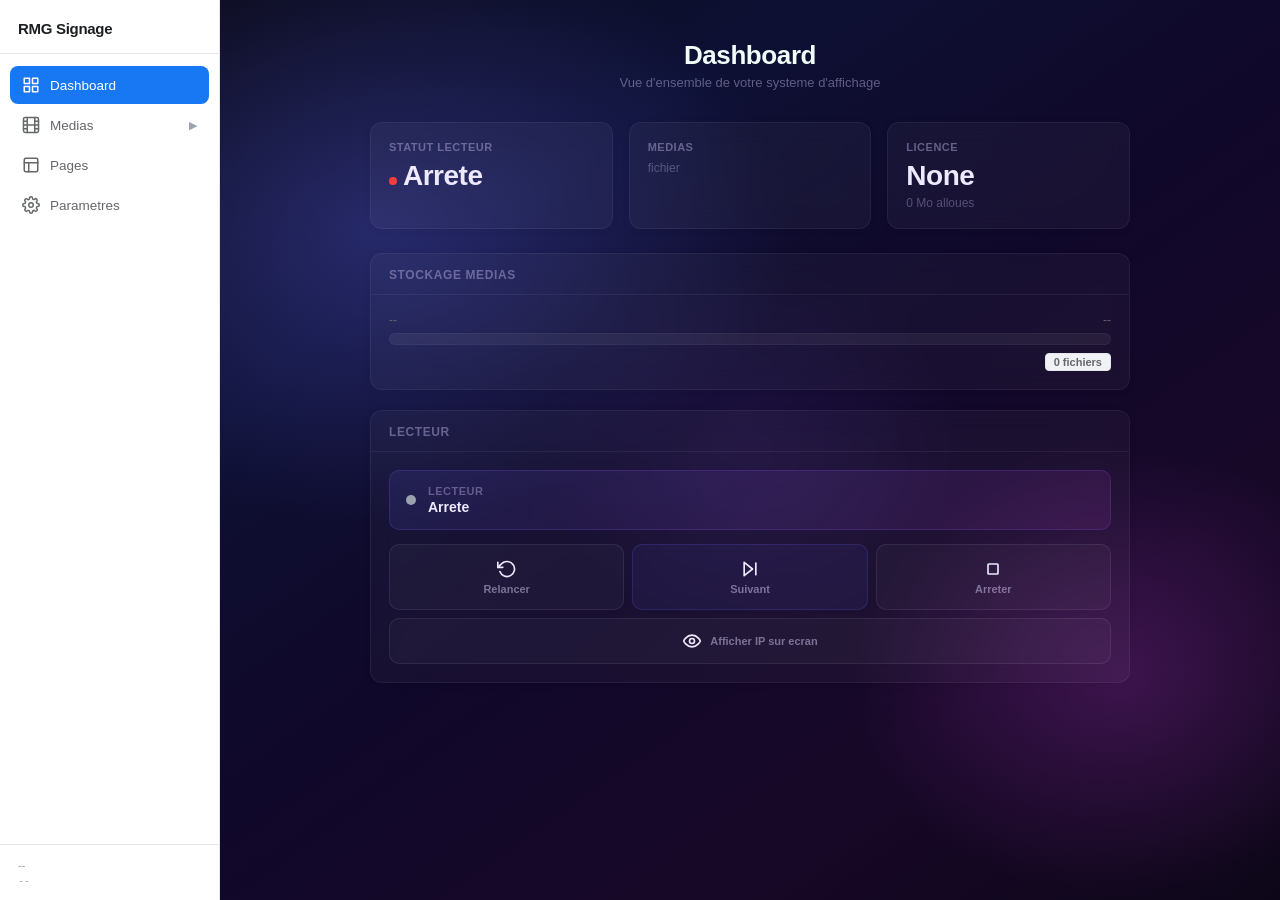
==== commit 81f204bf: "feat: improvements of pages edit" ====
--- a/templates/index.html
+++ b/templates/index.html
@@ -74,8 +74,8 @@
       <div class="dash-grid">
         <div class="stat-card">
           <div class="stat-label">Statut lecteur</div>
-          <div class="stat-value" id="dashMpvStatus">--</div>
-          <div class="stat-sub" id="dashMpvSub"></div>
+          <div class="stat-value" id="dashPlayerStatus">--</div>
+          <div class="stat-sub" id="dashPlayerSub"></div>
         </div>
         <div class="stat-card">
           <div class="stat-label">Medias</div>
@@ -268,6 +268,12 @@
           <input id="pbName" type="text" placeholder="Nom de la page" style="flex:1;min-width:200px;padding:10px 14px;border:1.5px solid var(--border);border-radius:8px;font-size:15px;background:var(--surface);color:var(--text);">
           <label style="display:flex;align-items:center;gap:6px;font-size:13px;color:var(--text-2);">Durée&nbsp;<input id="pbDuration" type="number" min="1" max="3600" value="15" style="width:70px;padding:8px;border:1.5px solid var(--border);border-radius:6px;background:var(--surface);color:var(--text);">s</label>
           <label style="display:flex;align-items:center;gap:6px;font-size:13px;color:var(--text-2);">Fond&nbsp;<input id="pbBgColor" type="color" value="#1a1a2e" style="width:44px;height:36px;border:none;border-radius:6px;padding:2px;cursor:pointer;"></label>
+          <div style="display:flex;align-items:center;gap:6px;font-size:13px;color:var(--text-2);">
+            Image fond
+            <input id="pbBgImageInput" type="file" accept="image/*" style="display:none" onchange="uploadPageBgImage(this.files)">
+            <button class="btn btn-ghost btn-sm" onclick="document.getElementById('pbBgImageInput').click()">&#128247; Choisir</button>
+            <button class="btn btn-ghost btn-sm" id="pbBgImageRemoveBtn" style="display:none;color:var(--red)" onclick="removePageBgImage()">&#10005; Retirer</button>
+          </div>
           <label style="display:flex;align-items:center;gap:6px;font-size:13px;color:var(--text-2);">Rotation&nbsp;<select id="pbRotation" style="padding:8px;border:1.5px solid var(--border);border-radius:6px;background:var(--surface);color:var(--text);"><option value="0">0°</option><option value="90">90°</option><option value="180">180°</option><option value="270">270°</option></select></label>
           <button class="btn btn-ghost btn-sm" onclick="previewPage()">Prévisualiser</button>
           <button class="btn btn-blue" onclick="savePageBuilder()">Enregistrer</button>
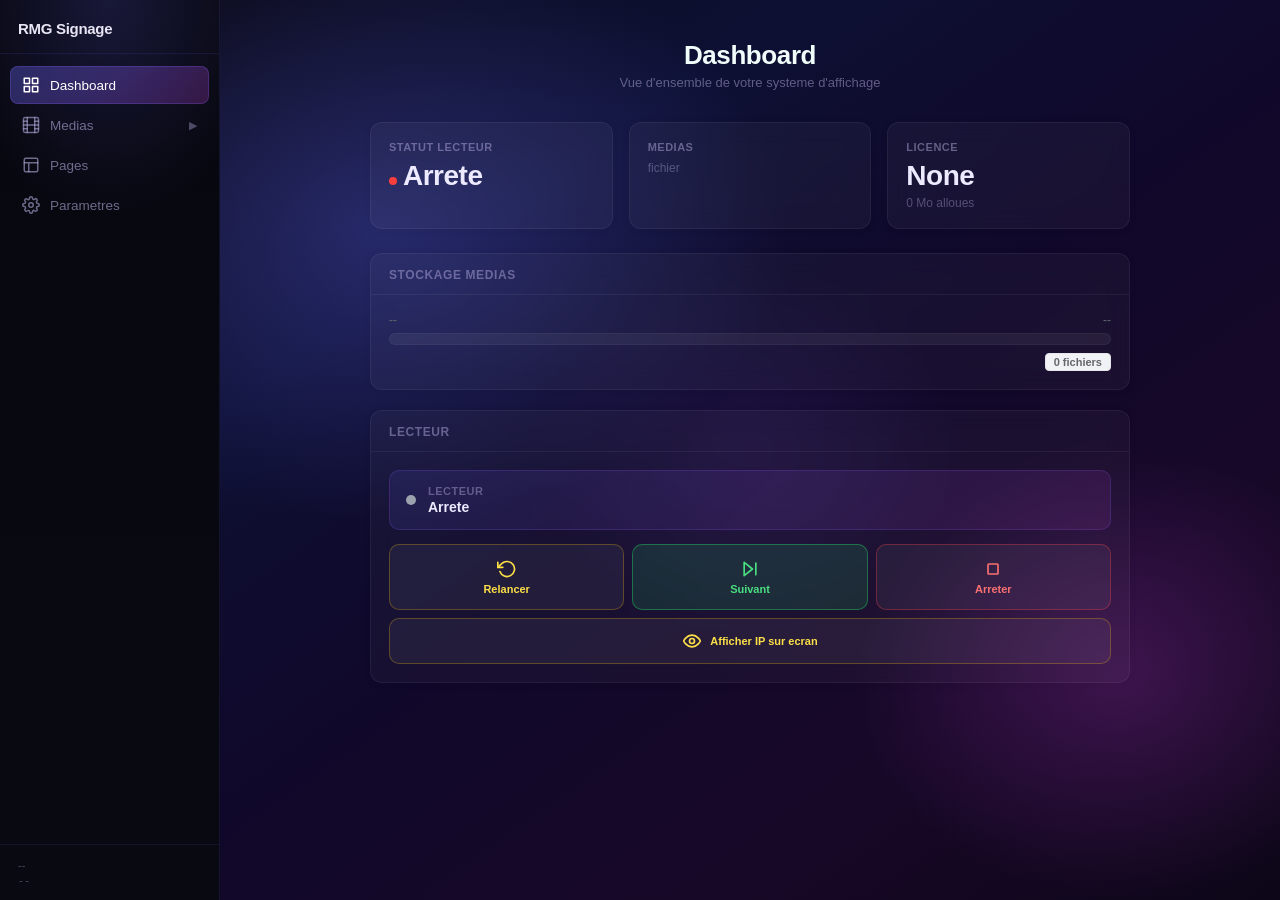
==== commit 13a5b2a7: "fix: colors of buttons" ====
--- a/templates/index.html
+++ b/templates/index.html
@@ -4,6 +4,7 @@
   <meta charset="utf-8">
   <meta name="viewport" content="width=device-width, initial-scale=1">
   <title>RMG Signage</title>
+  <link rel="icon" type="image/png" href="/images/favicon-32x32.png">
   <link rel="stylesheet" href="/static/css/style.css">
 </head>
 <body>
@@ -191,7 +192,7 @@
         <p>Organisez vos medias en playlists</p>
       </div>
 
-      <div id="plActiveBanner" style="display:none;margin-bottom:16px;padding:12px 16px;border-radius:10px;background:rgba(34,197,94,.08);border:1px solid rgba(34,197,94,.2);font-size:13px;align-items:center;gap:10px">
+      <div id="plActiveBanner" style="display:none;margin-bottom:16px;padding:12px 16px;border-radius:10px;background:linear-gradient(135deg,rgba(99,102,241,.22) 0%,rgba(139,92,246,.18) 50%,rgba(217,70,239,.14) 100%);border:1px solid rgba(139,92,246,.45);box-shadow:0 0 24px rgba(139,92,246,.15);font-size:13px;align-items:center;gap:10px;color:#ddd6fe">
         <span class="status-dot on" style="margin:0"></span>
         <span>Playlist active : <strong id="plActiveName"></strong></span>
         <button class="btn btn-ghost btn-sm" style="margin-left:auto" onclick="deactivatePlaylist()">Lire tout</button>
@@ -240,7 +241,7 @@
         <h1>Pages</h1>
         <p>Créez des mises en page avec widgets (horloge, météo, texte, médias&hellip;)</p>
       </div>
-      <div id="pageActiveBanner" style="display:none;margin-bottom:16px;padding:12px 16px;border-radius:10px;background:rgba(34,197,94,.08);border:1px solid rgba(34,197,94,.2);font-size:13px;align-items:center;gap:10px">
+      <div id="pageActiveBanner" style="display:none;margin-bottom:16px;padding:12px 16px;border-radius:10px;background:linear-gradient(135deg,rgba(99,102,241,.22) 0%,rgba(139,92,246,.18) 50%,rgba(217,70,239,.14) 100%);border:1px solid rgba(139,92,246,.45);box-shadow:0 0 24px rgba(139,92,246,.15);font-size:13px;align-items:center;gap:10px;color:#ddd6fe">
         <span class="status-dot on" style="margin:0"></span>
         <span>Page active (lecture seule) : <strong id="pageActiveName"></strong></span>
         <button class="btn btn-ghost btn-sm" style="margin-left:auto" onclick="deactivatePage()">Reprendre la playlist</button>
@@ -266,12 +267,11 @@
         <div style="display:flex;align-items:center;gap:12px;margin-bottom:20px;flex-wrap:wrap;">
           <button class="btn btn-ghost" onclick="closePageBuilder()">← Retour</button>
           <input id="pbName" type="text" placeholder="Nom de la page" style="flex:1;min-width:200px;padding:10px 14px;border:1.5px solid var(--border);border-radius:8px;font-size:15px;background:var(--surface);color:var(--text);">
-          <label style="display:flex;align-items:center;gap:6px;font-size:13px;color:var(--text-2);">Durée&nbsp;<input id="pbDuration" type="number" min="1" max="3600" value="15" style="width:70px;padding:8px;border:1.5px solid var(--border);border-radius:6px;background:var(--surface);color:var(--text);">s</label>
           <label style="display:flex;align-items:center;gap:6px;font-size:13px;color:var(--text-2);">Fond&nbsp;<input id="pbBgColor" type="color" value="#1a1a2e" style="width:44px;height:36px;border:none;border-radius:6px;padding:2px;cursor:pointer;"></label>
           <div style="display:flex;align-items:center;gap:6px;font-size:13px;color:var(--text-2);">
             Image fond
             <input id="pbBgImageInput" type="file" accept="image/*" style="display:none" onchange="uploadPageBgImage(this.files)">
-            <button class="btn btn-ghost btn-sm" onclick="document.getElementById('pbBgImageInput').click()">&#128247; Choisir</button>
+            <button class="btn btn-ghost btn-sm" onclick="document.getElementById('pbBgImageInput').click()">Choisir</button>
             <button class="btn btn-ghost btn-sm" id="pbBgImageRemoveBtn" style="display:none;color:var(--red)" onclick="removePageBgImage()">&#10005; Retirer</button>
           </div>
           <label style="display:flex;align-items:center;gap:6px;font-size:13px;color:var(--text-2);">Rotation&nbsp;<select id="pbRotation" style="padding:8px;border:1.5px solid var(--border);border-radius:6px;background:var(--surface);color:var(--text);"><option value="0">0°</option><option value="90">90°</option><option value="180">180°</option><option value="270">270°</option></select></label>
--- a/static/css/style.css
+++ b/static/css/style.css
@@ -49,8 +49,10 @@
 /* ── Sidebar nav ─────────────────────────────────── */
 .sidebar-nav {
   width: var(--nav-w);
-  background: var(--surface);
-  border-right: 1px solid var(--border);
+  background:
+    radial-gradient(ellipse 120% 40% at 50% 0%, rgba(99,102,241,.18) 0%, transparent 60%),
+    linear-gradient(180deg, #07070f 0%, #090912 100%);
+  border-right: 1px solid rgba(99,102,241,.12);
   min-height: 100vh;
   position: fixed;
   top: 0; left: 0;
@@ -61,7 +63,7 @@
 }
 .nav-brand {
   padding: 20px 18px 16px;
-  border-bottom: 1px solid var(--border);
+  border-bottom: 1px solid rgba(99,102,241,.12);
   display: flex;
   align-items: center;
   gap: 10px;
@@ -73,9 +75,10 @@
 .nav-brand-text {
   font-size: 15px; font-weight: 700;
   letter-spacing: -.3px;
+  color: #e8e6f4;
 }
 .nav-brand-sub {
-  font-size: 10px; color: var(--text-3);
+  font-size: 10px; color: rgba(180,170,220,.5);
   margin-top: 1px;
 }
 .nav-links {
@@ -93,7 +96,7 @@
   border-radius: 8px;
   font-size: 13.5px;
   font-weight: 500;
-  color: var(--text-2);
+  color: rgba(180,170,220,.6);
   cursor: pointer;
   border: none;
   background: none;
@@ -101,15 +104,24 @@
   text-align: left;
   transition: background .15s, color .15s;
 }
-.nav-link:hover { background: var(--bg); color: var(--text); }
-.nav-link.active { background: var(--blue); color: #fff; }
-.nav-link.active:hover { background: var(--blue-h); }
+.nav-link:hover {
+  background: rgba(99,102,241,.12);
+  color: rgba(220,215,255,.9);
+}
+.nav-link.active {
+  background: linear-gradient(135deg, rgba(99,102,241,.35) 0%, rgba(139,92,246,.30) 50%, rgba(217,70,239,.20) 100%);
+  color: #fff;
+  box-shadow: inset 0 0 0 1px rgba(139,92,246,.25);
+}
+.nav-link.active:hover {
+  background: linear-gradient(135deg, rgba(99,102,241,.45) 0%, rgba(139,92,246,.38) 50%, rgba(217,70,239,.28) 100%);
+}
 .nav-link svg { width: 18px; height: 18px; flex-shrink: 0; }
 .nav-footer {
   padding: 14px 18px;
-  border-top: 1px solid var(--border);
+  border-top: 1px solid rgba(99,102,241,.12);
   font-size: 11px;
-  color: var(--text-3);
+  color: rgba(180,170,220,.4);
 }
 .nav-serial { font-family: monospace; font-size: 10px; word-break: break-all; }
 
@@ -126,7 +138,7 @@
   margin-left: auto;
   font-size: 11px;
   transition: transform .2s;
-  color: var(--text-3);
+  color: rgba(180,170,220,.4);
 }
 .nav-group.open .nav-chevron { transform: rotate(90deg); }
 .nav-sub .nav-link {
@@ -262,11 +274,11 @@
 .btn { display: inline-flex; align-items: center; justify-content: center; gap: 6px; padding: 9px 16px; border: none; border-radius: 8px; font-size: 13px; font-weight: 600; cursor: pointer; transition: all .2s; }
 .btn:hover  { filter: brightness(1.15); transform: translateY(-1px); box-shadow: 0 4px 15px rgba(0,0,0,.3); }
 .btn:active { transform: scale(.97); box-shadow: none; }
-.btn-blue   { background: var(--blue);  color: #fff; }
+.btn-blue   { background: linear-gradient(135deg, #6366f1 0%, #8b5cf6 100%); color: #fff; box-shadow: 0 2px 10px rgba(99,102,241,.35); }
 .btn-green  { background: var(--green); color: #fff; }
 .btn-red    { background: var(--red);   color: #fff; }
-.btn-ghost  { background: var(--bg); color: var(--text); border: 1px solid var(--border); }
-.btn-purple { background: var(--purple); color: #fff; }
+.btn-ghost  { background: rgba(255,255,255,.05); color: #ddd6fe; border: 1px solid rgba(139,92,246,.25); }
+.btn-purple { background: linear-gradient(135deg, #8b5cf6 0%, #d946ef 100%); color: #fff; box-shadow: 0 2px 10px rgba(139,92,246,.35); }
 .btn-sm     { padding: 6px 12px; font-size: 12px; }
 .btn-grid   { display: grid; grid-template-columns: 1fr 1fr; gap: 8px; }
 .btn-full   { grid-column: span 2; }
@@ -460,10 +472,10 @@
   border-color: rgba(139,92,246,.4);
   box-shadow: 0 4px 15px rgba(139,92,246,.15);
 }
-.page-section .btn-blue:hover { box-shadow: 0 4px 20px rgba(59,130,246,.4); }
+.page-section .btn-blue:hover { box-shadow: 0 4px 20px rgba(99,102,241,.5); }
 .page-section .btn-green:hover { box-shadow: 0 4px 20px rgba(34,197,94,.4); }
 .page-section .btn-red:hover { box-shadow: 0 4px 20px rgba(250,62,62,.4); }
-.page-section .btn-purple:hover { box-shadow: 0 4px 20px rgba(139,92,246,.4); }
+.page-section .btn-purple:hover { box-shadow: 0 4px 20px rgba(217,70,239,.5); }
 .page-section .git-badge { backdrop-filter: blur(6px); }
 .page-section .tog-track { background: rgba(255,255,255,.15); }
 
@@ -519,19 +531,50 @@
 #page-dashboard .player-now-label { color: rgba(180,170,220,.45); }
 #page-dashboard .player-now-title { color: #ede9fe; }
 #page-dashboard .player-btn {
-  background: rgba(255,255,255,.03);
-  border-color: rgba(255,255,255,.08);
+  background: rgba(255,255,255,.05);
+  border-color: rgba(255,255,255,.1);
+  color: rgba(200,190,230,.7);
+}
+#page-dashboard .player-btn:hover {
+  background: rgba(139,92,246,.18);
+  border-color: rgba(139,92,246,.5);
   color: #ede9fe;
-}
-#page-dashboard .player-btn:hover {
-  background: rgba(139,92,246,.15);
-  border-color: rgba(139,92,246,.45);
-  box-shadow: 0 4px 20px rgba(139,92,246,.2);
-}
-#page-dashboard .player-btn span { color: rgba(200,190,230,.55); }
-#page-dashboard .player-btn.accent { background: rgba(99,102,241,.08); border-color: rgba(99,102,241,.2); }
-#page-dashboard .player-btn.accent:hover { background: rgba(99,102,241,.2); box-shadow: 0 4px 20px rgba(99,102,241,.25); }
-#page-dashboard .player-btn.danger:hover { border-color: rgba(251,113,133,.45); background: rgba(251,113,133,.15); box-shadow: 0 4px 20px rgba(251,113,133,.2); }
+  box-shadow: 0 4px 20px rgba(139,92,246,.25);
+}
+#page-dashboard .player-btn span { color: rgba(200,190,230,.65); font-size: 11px; }
+#page-dashboard .player-btn:hover span { color: #ede9fe; }
+/* Relancer : jaune ambré */
+#page-dashboard .player-btn:not(.accent):not(.danger) { border-color: rgba(234,179,8,.3); color: #fde047; }
+#page-dashboard .player-btn:not(.accent):not(.danger) span { color: #fde047; }
+#page-dashboard .player-btn:not(.accent):not(.danger):hover { background: rgba(234,179,8,.18); border-color: rgba(234,179,8,.6); box-shadow: 0 4px 20px rgba(234,179,8,.25); color: #fef08a; }
+#page-dashboard .player-btn:not(.accent):not(.danger):hover span { color: #fef08a; }
+/* Suivant : vert */
+#page-dashboard .player-btn.accent {
+  background: rgba(34,197,94,.15);
+  border-color: rgba(34,197,94,.45);
+  color: #4ade80;
+}
+#page-dashboard .player-btn.accent span { color: #4ade80; }
+#page-dashboard .player-btn.accent:hover {
+  background: rgba(34,197,94,.28);
+  border-color: rgba(34,197,94,.7);
+  box-shadow: 0 4px 20px rgba(34,197,94,.3);
+  color: #86efac;
+}
+#page-dashboard .player-btn.accent:hover span { color: #86efac; }
+/* Arrêter : rouge vif */
+#page-dashboard .player-btn.danger {
+  border-color: rgba(239,68,68,.35);
+  color: #f87171;
+}
+#page-dashboard .player-btn.danger span { color: #f87171; }
+#page-dashboard .player-btn.danger:hover {
+  border-color: rgba(239,68,68,.65);
+  background: rgba(239,68,68,.2);
+  box-shadow: 0 4px 20px rgba(239,68,68,.3);
+  color: #fca5a5;
+}
+#page-dashboard .player-btn.danger:hover span { color: #fca5a5; }
 #page-dashboard .dash-alert { max-width: 760px; margin: 0 auto 20px; }
 
 /* ── Page Builder ─────────────────────────────────── */
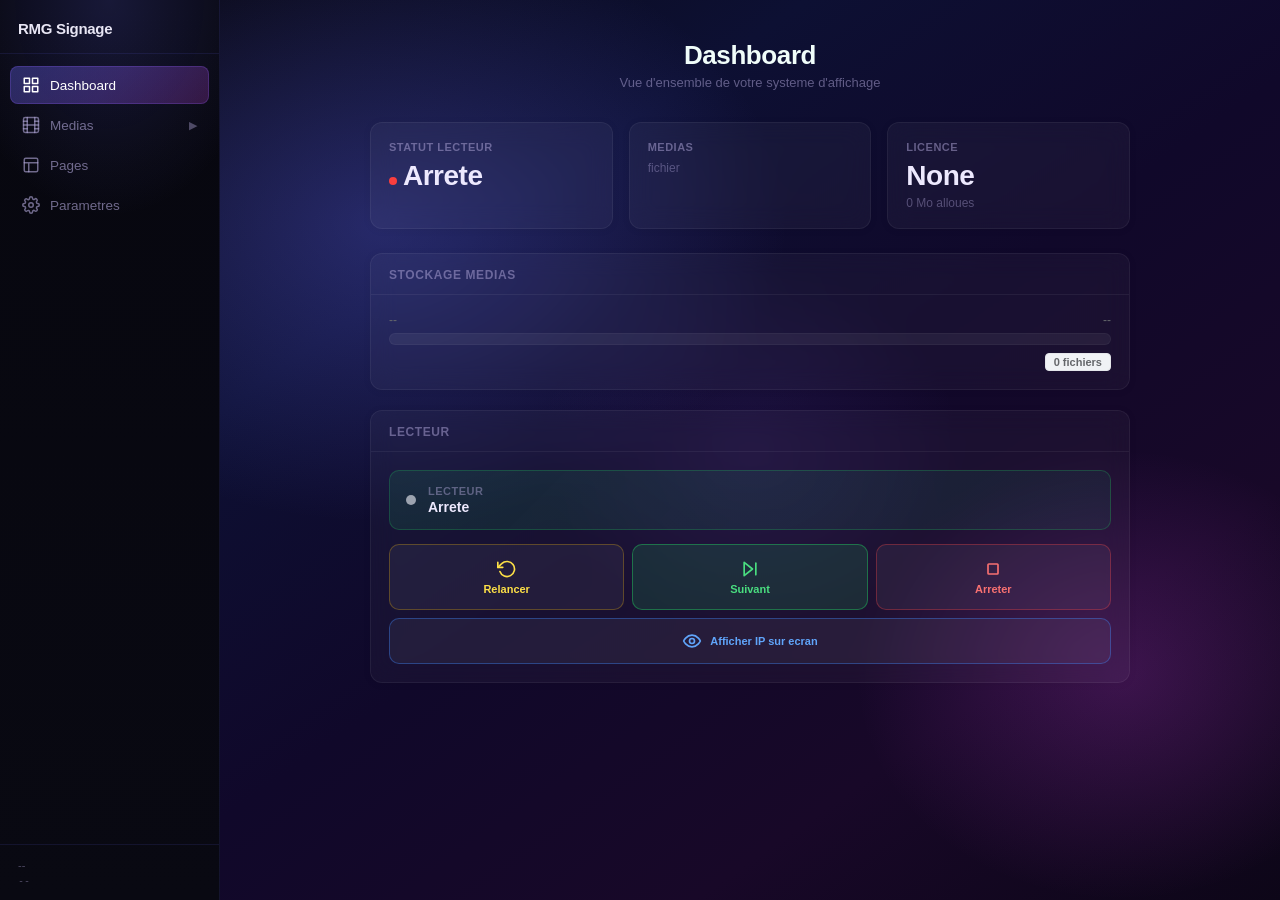
==== commit 2a00b4c5: "fix: css adjustments" ====
--- a/templates/index.html
+++ b/templates/index.html
@@ -131,9 +131,9 @@
                 <svg viewBox="0 0 24 24"><rect x="6" y="6" width="12" height="12" rx="1"/></svg>
                 <span>Arreter</span>
               </button>
-              <button class="player-btn player-btn-wide" onclick="control('show-ip')" title="Afficher IP">
+              <button class="player-btn player-btn-wide" onclick="control('show-ip')" title="Afficher IP" style="border-color:rgba(59,130,246,.4);color:#60a5fa">
                 <svg viewBox="0 0 24 24"><path d="M2 12s3-7 10-7 10 7 10 7-3 7-10 7-10-7-10-7z"/><circle cx="12" cy="12" r="3"/></svg>
-                <span>Afficher IP sur ecran</span>
+                <span style="color:#60a5fa">Afficher IP sur ecran</span>
               </button>
               <button class="player-btn player-btn-wide" id="playAllBtn" style="display:none;background:#059669;border-color:#059669;color:#fff" onclick="playAll()">
                 <svg viewBox="0 0 24 24" style="stroke:#fff"><polygon points="5 3 19 12 5 21"/></svg>
@@ -192,7 +192,7 @@
         <p>Organisez vos medias en playlists</p>
       </div>
 
-      <div id="plActiveBanner" style="display:none;margin-bottom:16px;padding:12px 16px;border-radius:10px;background:linear-gradient(135deg,rgba(99,102,241,.22) 0%,rgba(139,92,246,.18) 50%,rgba(217,70,239,.14) 100%);border:1px solid rgba(139,92,246,.45);box-shadow:0 0 24px rgba(139,92,246,.15);font-size:13px;align-items:center;gap:10px;color:#ddd6fe">
+      <div id="plActiveBanner" style="display:none;margin-bottom:16px;padding:12px 16px;border-radius:10px;background:linear-gradient(135deg,rgba(34,197,94,.18) 0%,rgba(16,185,129,.12) 100%);border:1px solid rgba(34,197,94,.4);box-shadow:0 0 20px rgba(34,197,94,.15);font-size:13px;align-items:center;gap:10px;color:#86efac">
         <span class="status-dot on" style="margin:0"></span>
         <span>Playlist active : <strong id="plActiveName"></strong></span>
         <button class="btn btn-ghost btn-sm" style="margin-left:auto" onclick="deactivatePlaylist()">Lire tout</button>
@@ -241,7 +241,7 @@
         <h1>Pages</h1>
         <p>Créez des mises en page avec widgets (horloge, météo, texte, médias&hellip;)</p>
       </div>
-      <div id="pageActiveBanner" style="display:none;margin-bottom:16px;padding:12px 16px;border-radius:10px;background:linear-gradient(135deg,rgba(99,102,241,.22) 0%,rgba(139,92,246,.18) 50%,rgba(217,70,239,.14) 100%);border:1px solid rgba(139,92,246,.45);box-shadow:0 0 24px rgba(139,92,246,.15);font-size:13px;align-items:center;gap:10px;color:#ddd6fe">
+      <div id="pageActiveBanner" style="display:none;margin-bottom:16px;padding:12px 16px;border-radius:10px;background:linear-gradient(135deg,rgba(34,197,94,.18) 0%,rgba(16,185,129,.12) 100%);border:1px solid rgba(34,197,94,.4);box-shadow:0 0 20px rgba(34,197,94,.15);font-size:13px;align-items:center;gap:10px;color:#86efac">
         <span class="status-dot on" style="margin:0"></span>
         <span>Page active (lecture seule) : <strong id="pageActiveName"></strong></span>
         <button class="btn btn-ghost btn-sm" style="margin-left:auto" onclick="deactivatePage()">Reprendre la playlist</button>
--- a/static/css/style.css
+++ b/static/css/style.css
@@ -525,8 +525,8 @@
 #page-dashboard .card { max-width: 760px; margin: 0 auto 20px; }
 #page-dashboard .storage-bar { background: rgba(255,255,255,.06); border-color: rgba(255,255,255,.04); }
 #page-dashboard .player-now {
-  background: linear-gradient(135deg, rgba(99,102,241,.12) 0%, rgba(217,70,239,.1) 100%);
-  border-color: rgba(139,92,246,.2);
+  background: linear-gradient(135deg, rgba(34,197,94,.12) 0%, rgba(16,185,129,.08) 100%);
+  border-color: rgba(34,197,94,.25);
 }
 #page-dashboard .player-now-label { color: rgba(180,170,220,.45); }
 #page-dashboard .player-now-title { color: #ede9fe; }
